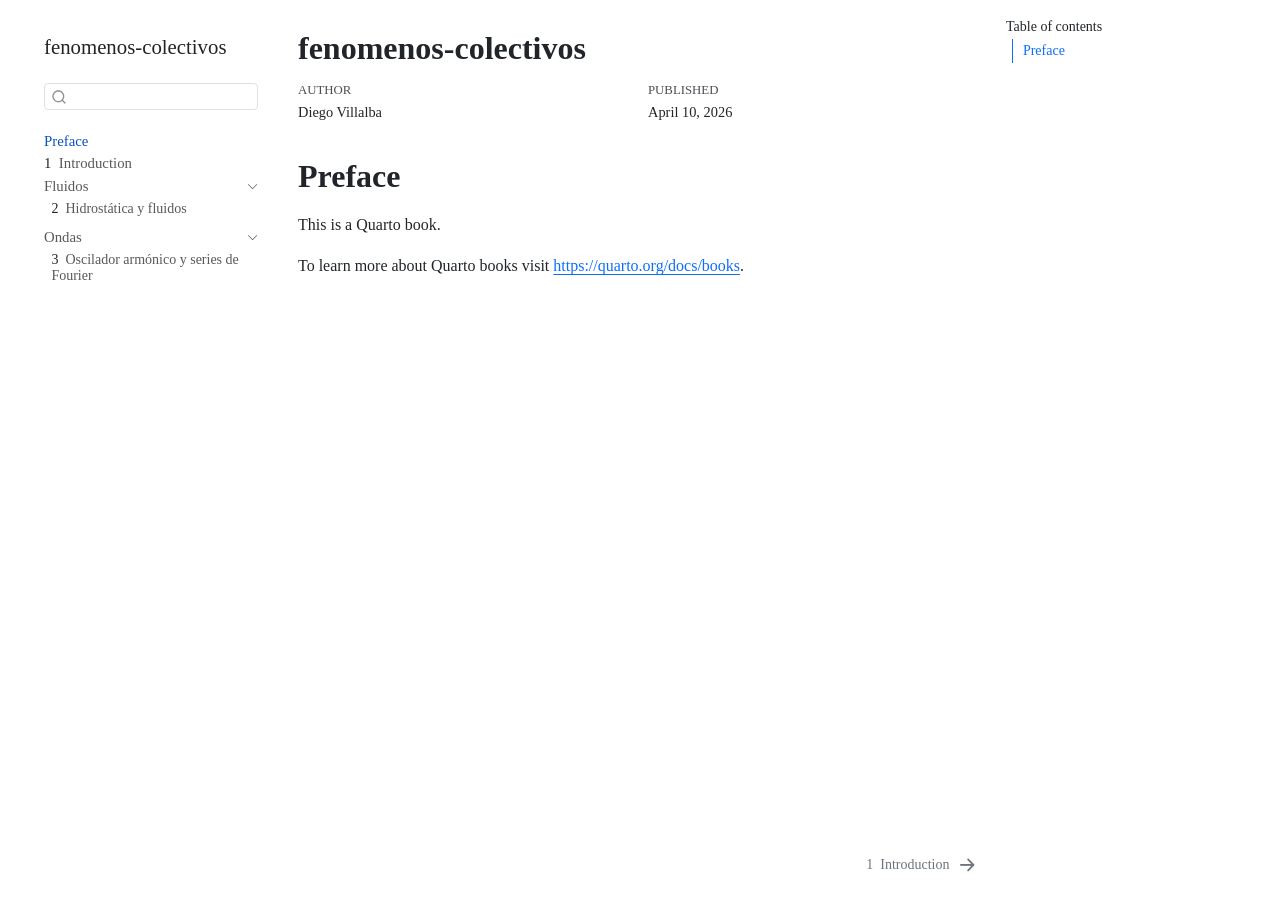
==== docs/index.html @ 645a3cef "feat docs" ====
<!DOCTYPE html>
<html xmlns="http://www.w3.org/1999/xhtml" lang="en" xml:lang="en"><head>

<meta charset="utf-8">
<meta name="generator" content="quarto-1.8.27">

<meta name="viewport" content="width=device-width, initial-scale=1.0, user-scalable=yes">

<meta name="author" content="Diego Villalba">
<meta name="dcterms.date" content="2026-04-10">

<title>fenomenos-colectivos</title>
<style>
code{white-space: pre-wrap;}
span.smallcaps{font-variant: small-caps;}
div.columns{display: flex; gap: min(4vw, 1.5em);}
div.column{flex: auto; overflow-x: auto;}
div.hanging-indent{margin-left: 1.5em; text-indent: -1.5em;}
ul.task-list{list-style: none;}
ul.task-list li input[type="checkbox"] {
  width: 0.8em;
  margin: 0 0.8em 0.2em -1em; /* quarto-specific, see https://github.com/quarto-dev/quarto-cli/issues/4556 */ 
  vertical-align: middle;
}
</style>


<script src="site_libs/quarto-nav/quarto-nav.js"></script>
<script src="site_libs/quarto-nav/headroom.min.js"></script>
<script src="site_libs/clipboard/clipboard.min.js"></script>
<script src="site_libs/quarto-search/autocomplete.umd.js"></script>
<script src="site_libs/quarto-search/fuse.min.js"></script>
<script src="site_libs/quarto-search/quarto-search.js"></script>
<meta name="quarto:offset" content="./">
<link href="./intro.html" rel="next">
<script src="site_libs/quarto-html/quarto.js" type="module"></script>
<script src="site_libs/quarto-html/tabsets/tabsets.js" type="module"></script>
<script src="site_libs/quarto-html/axe/axe-check.js" type="module"></script>
<script src="site_libs/quarto-html/popper.min.js"></script>
<script src="site_libs/quarto-html/tippy.umd.min.js"></script>
<script src="site_libs/quarto-html/anchor.min.js"></script>
<link href="site_libs/quarto-html/tippy.css" rel="stylesheet">
<link href="site_libs/quarto-html/quarto-syntax-highlighting-ed96de9b727972fe78a7b5d16c58bf87.css" rel="stylesheet" id="quarto-text-highlighting-styles">
<script src="site_libs/bootstrap/bootstrap.min.js"></script>
<link href="site_libs/bootstrap/bootstrap-icons.css" rel="stylesheet">
<link href="site_libs/bootstrap/bootstrap-2974b42b1c5dc690001701ab4a322efe.min.css" rel="stylesheet" append-hash="true" id="quarto-bootstrap" data-mode="light">
<script id="quarto-search-options" type="application/json">{
  "location": "sidebar",
  "copy-button": false,
  "collapse-after": 3,
  "panel-placement": "start",
  "type": "textbox",
  "limit": 50,
  "keyboard-shortcut": [
    "f",
    "/",
    "s"
  ],
  "show-item-context": false,
  "language": {
    "search-no-results-text": "No results",
    "search-matching-documents-text": "matching documents",
    "search-copy-link-title": "Copy link to search",
    "search-hide-matches-text": "Hide additional matches",
    "search-more-match-text": "more match in this document",
    "search-more-matches-text": "more matches in this document",
    "search-clear-button-title": "Clear",
    "search-text-placeholder": "",
    "search-detached-cancel-button-title": "Cancel",
    "search-submit-button-title": "Submit",
    "search-label": "Search"
  }
}</script>
<style>html{ scroll-behavior: smooth; }</style>


<link rel="stylesheet" href="visionbook.css">
</head>

<body class="nav-sidebar floating quarto-light">

<div id="quarto-search-results"></div>
  <header id="quarto-header" class="headroom fixed-top">
  <nav class="quarto-secondary-nav">
    <div class="container-fluid d-flex">
      <button type="button" class="quarto-btn-toggle btn" data-bs-toggle="collapse" role="button" data-bs-target=".quarto-sidebar-collapse-item" aria-controls="quarto-sidebar" aria-expanded="false" aria-label="Toggle sidebar navigation" onclick="if (window.quartoToggleHeadroom) { window.quartoToggleHeadroom(); }">
        <i class="bi bi-layout-text-sidebar-reverse"></i>
      </button>
        <nav class="quarto-page-breadcrumbs" aria-label="breadcrumb"><ol class="breadcrumb"><li class="breadcrumb-item"><a href="./index.html">Preface</a></li></ol></nav>
        <a class="flex-grow-1" role="navigation" data-bs-toggle="collapse" data-bs-target=".quarto-sidebar-collapse-item" aria-controls="quarto-sidebar" aria-expanded="false" aria-label="Toggle sidebar navigation" onclick="if (window.quartoToggleHeadroom) { window.quartoToggleHeadroom(); }">      
        </a>
      <button type="button" class="btn quarto-search-button" aria-label="Search" onclick="window.quartoOpenSearch();">
        <i class="bi bi-search"></i>
      </button>
    </div>
  </nav>
</header>
<!-- content -->
<div id="quarto-content" class="quarto-container page-columns page-rows-contents page-layout-article">
<!-- sidebar -->
  <nav id="quarto-sidebar" class="sidebar collapse collapse-horizontal quarto-sidebar-collapse-item sidebar-navigation floating overflow-auto">
    <div class="pt-lg-2 mt-2 text-left sidebar-header">
    <div class="sidebar-title mb-0 py-0">
      <a href="./">fenomenos-colectivos</a> 
    </div>
      </div>
        <div class="mt-2 flex-shrink-0 align-items-center">
        <div class="sidebar-search">
        <div id="quarto-search" class="" title="Search"></div>
        </div>
        </div>
    <div class="sidebar-menu-container"> 
    <ul class="list-unstyled mt-1">
        <li class="sidebar-item">
  <div class="sidebar-item-container"> 
  <a href="./index.html" class="sidebar-item-text sidebar-link active">
 <span class="menu-text">Preface</span></a>
  </div>
</li>
        <li class="sidebar-item">
  <div class="sidebar-item-container"> 
  <a href="./intro.html" class="sidebar-item-text sidebar-link">
 <span class="menu-text"><span class="chapter-number">1</span>&nbsp; <span class="chapter-title">Introduction</span></span></a>
  </div>
</li>
        <li class="sidebar-item sidebar-item-section">
      <div class="sidebar-item-container"> 
            <a class="sidebar-item-text sidebar-link text-start" data-bs-toggle="collapse" data-bs-target="#quarto-sidebar-section-1" role="navigation" aria-expanded="true">
 <span class="menu-text">Fluidos</span></a>
          <a class="sidebar-item-toggle text-start" data-bs-toggle="collapse" data-bs-target="#quarto-sidebar-section-1" role="navigation" aria-expanded="true" aria-label="Toggle section">
            <i class="bi bi-chevron-right ms-2"></i>
          </a> 
      </div>
      <ul id="quarto-sidebar-section-1" class="collapse list-unstyled sidebar-section depth1 show">  
          <li class="sidebar-item">
  <div class="sidebar-item-container"> 
  <a href="./chapters/fluidos/hidrostatica.html" class="sidebar-item-text sidebar-link">
 <span class="menu-text"><span class="chapter-number">2</span>&nbsp; <span class="chapter-title">Hidrostática y fluidos</span></span></a>
  </div>
</li>
      </ul>
  </li>
        <li class="sidebar-item sidebar-item-section">
      <div class="sidebar-item-container"> 
            <a class="sidebar-item-text sidebar-link text-start" data-bs-toggle="collapse" data-bs-target="#quarto-sidebar-section-2" role="navigation" aria-expanded="true">
 <span class="menu-text">Ondas</span></a>
          <a class="sidebar-item-toggle text-start" data-bs-toggle="collapse" data-bs-target="#quarto-sidebar-section-2" role="navigation" aria-expanded="true" aria-label="Toggle section">
            <i class="bi bi-chevron-right ms-2"></i>
          </a> 
      </div>
      <ul id="quarto-sidebar-section-2" class="collapse list-unstyled sidebar-section depth1 show">  
          <li class="sidebar-item">
  <div class="sidebar-item-container"> 
  <a href="./chapters/oscilador_fourier.html" class="sidebar-item-text sidebar-link">
 <span class="menu-text"><span class="chapter-number">3</span>&nbsp; <span class="chapter-title">Oscilador armónico y series de Fourier</span></span></a>
  </div>
</li>
      </ul>
  </li>
    </ul>
    </div>
</nav>
<div id="quarto-sidebar-glass" class="quarto-sidebar-collapse-item" data-bs-toggle="collapse" data-bs-target=".quarto-sidebar-collapse-item"></div>
<!-- margin-sidebar -->
    <div id="quarto-margin-sidebar" class="sidebar margin-sidebar">
        <nav id="TOC" role="doc-toc" class="toc-active">
    <h2 id="toc-title">Table of contents</h2>
   
  <ul>
  <li><a href="#preface" id="toc-preface" class="nav-link active" data-scroll-target="#preface">Preface</a></li>
  </ul>
</nav>
    </div>
<!-- main -->
<main class="content" id="quarto-document-content">

<header id="title-block-header" class="quarto-title-block default">
<div class="quarto-title">
<h1 class="title">fenomenos-colectivos</h1>
</div>



<div class="quarto-title-meta">

    <div>
    <div class="quarto-title-meta-heading">Author</div>
    <div class="quarto-title-meta-contents">
             <p>Diego Villalba </p>
          </div>
  </div>
    
    <div>
    <div class="quarto-title-meta-heading">Published</div>
    <div class="quarto-title-meta-contents">
      <p class="date">April 10, 2026</p>
    </div>
  </div>
  
    
  </div>
  


</header>


<section id="preface" class="level1 unnumbered">
<h1 class="unnumbered">Preface</h1>
<p>This is a Quarto book.</p>
<p>To learn more about Quarto books visit <a href="https://quarto.org/docs/books" class="uri">https://quarto.org/docs/books</a>.</p>


</section>

</main> <!-- /main -->
<script id="quarto-html-after-body" type="application/javascript">
  window.document.addEventListener("DOMContentLoaded", function (event) {
    const icon = "";
    const anchorJS = new window.AnchorJS();
    anchorJS.options = {
      placement: 'right',
      icon: icon
    };
    anchorJS.add('.anchored');
    const isCodeAnnotation = (el) => {
      for (const clz of el.classList) {
        if (clz.startsWith('code-annotation-')) {                     
          return true;
        }
      }
      return false;
    }
    const onCopySuccess = function(e) {
      // button target
      const button = e.trigger;
      // don't keep focus
      button.blur();
      // flash "checked"
      button.classList.add('code-copy-button-checked');
      var currentTitle = button.getAttribute("title");
      button.setAttribute("title", "Copied!");
      let tooltip;
      if (window.bootstrap) {
        button.setAttribute("data-bs-toggle", "tooltip");
        button.setAttribute("data-bs-placement", "left");
        button.setAttribute("data-bs-title", "Copied!");
        tooltip = new bootstrap.Tooltip(button, 
          { trigger: "manual", 
            customClass: "code-copy-button-tooltip",
            offset: [0, -8]});
        tooltip.show();    
      }
      setTimeout(function() {
        if (tooltip) {
          tooltip.hide();
          button.removeAttribute("data-bs-title");
          button.removeAttribute("data-bs-toggle");
          button.removeAttribute("data-bs-placement");
        }
        button.setAttribute("title", currentTitle);
        button.classList.remove('code-copy-button-checked');
      }, 1000);
      // clear code selection
      e.clearSelection();
    }
    const getTextToCopy = function(trigger) {
      const outerScaffold = trigger.parentElement.cloneNode(true);
      const codeEl = outerScaffold.querySelector('code');
      for (const childEl of codeEl.children) {
        if (isCodeAnnotation(childEl)) {
          childEl.remove();
        }
      }
      return codeEl.innerText;
    }
    const clipboard = new window.ClipboardJS('.code-copy-button:not([data-in-quarto-modal])', {
      text: getTextToCopy
    });
    clipboard.on('success', onCopySuccess);
    if (window.document.getElementById('quarto-embedded-source-code-modal')) {
      const clipboardModal = new window.ClipboardJS('.code-copy-button[data-in-quarto-modal]', {
        text: getTextToCopy,
        container: window.document.getElementById('quarto-embedded-source-code-modal')
      });
      clipboardModal.on('success', onCopySuccess);
    }
      var localhostRegex = new RegExp(/^(?:http|https):\/\/localhost\:?[0-9]*\//);
      var mailtoRegex = new RegExp(/^mailto:/);
        var filterRegex = new RegExp('/' + window.location.host + '/');
      var isInternal = (href) => {
          return filterRegex.test(href) || localhostRegex.test(href) || mailtoRegex.test(href);
      }
      // Inspect non-navigation links and adorn them if external
     var links = window.document.querySelectorAll('a[href]:not(.nav-link):not(.navbar-brand):not(.toc-action):not(.sidebar-link):not(.sidebar-item-toggle):not(.pagination-link):not(.no-external):not([aria-hidden]):not(.dropdown-item):not(.quarto-navigation-tool):not(.about-link)');
      for (var i=0; i<links.length; i++) {
        const link = links[i];
        if (!isInternal(link.href)) {
          // undo the damage that might have been done by quarto-nav.js in the case of
          // links that we want to consider external
          if (link.dataset.originalHref !== undefined) {
            link.href = link.dataset.originalHref;
          }
        }
      }
    function tippyHover(el, contentFn, onTriggerFn, onUntriggerFn) {
      const config = {
        allowHTML: true,
        maxWidth: 500,
        delay: 100,
        arrow: false,
        appendTo: function(el) {
            return el.parentElement;
        },
        interactive: true,
        interactiveBorder: 10,
        theme: 'quarto',
        placement: 'bottom-start',
      };
      if (contentFn) {
        config.content = contentFn;
      }
      if (onTriggerFn) {
        config.onTrigger = onTriggerFn;
      }
      if (onUntriggerFn) {
        config.onUntrigger = onUntriggerFn;
      }
      window.tippy(el, config); 
    }
    const noterefs = window.document.querySelectorAll('a[role="doc-noteref"]');
    for (var i=0; i<noterefs.length; i++) {
      const ref = noterefs[i];
      tippyHover(ref, function() {
        // use id or data attribute instead here
        let href = ref.getAttribute('data-footnote-href') || ref.getAttribute('href');
        try { href = new URL(href).hash; } catch {}
        const id = href.replace(/^#\/?/, "");
        const note = window.document.getElementById(id);
        if (note) {
          return note.innerHTML;
        } else {
          return "";
        }
      });
    }
    const xrefs = window.document.querySelectorAll('a.quarto-xref');
    const processXRef = (id, note) => {
      // Strip column container classes
      const stripColumnClz = (el) => {
        el.classList.remove("page-full", "page-columns");
        if (el.children) {
          for (const child of el.children) {
            stripColumnClz(child);
          }
        }
      }
      stripColumnClz(note)
      if (id === null || id.startsWith('sec-')) {
        // Special case sections, only their first couple elements
        const container = document.createElement("div");
        if (note.children && note.children.length > 2) {
          container.appendChild(note.children[0].cloneNode(true));
          for (let i = 1; i < note.children.length; i++) {
            const child = note.children[i];
            if (child.tagName === "P" && child.innerText === "") {
              continue;
            } else {
              container.appendChild(child.cloneNode(true));
              break;
            }
          }
          if (window.Quarto?.typesetMath) {
            window.Quarto.typesetMath(container);
          }
          return container.innerHTML
        } else {
          if (window.Quarto?.typesetMath) {
            window.Quarto.typesetMath(note);
          }
          return note.innerHTML;
        }
      } else {
        // Remove any anchor links if they are present
        const anchorLink = note.querySelector('a.anchorjs-link');
        if (anchorLink) {
          anchorLink.remove();
        }
        if (window.Quarto?.typesetMath) {
          window.Quarto.typesetMath(note);
        }
        if (note.classList.contains("callout")) {
          return note.outerHTML;
        } else {
          return note.innerHTML;
        }
      }
    }
    for (var i=0; i<xrefs.length; i++) {
      const xref = xrefs[i];
      tippyHover(xref, undefined, function(instance) {
        instance.disable();
        let url = xref.getAttribute('href');
        let hash = undefined; 
        if (url.startsWith('#')) {
          hash = url;
        } else {
          try { hash = new URL(url).hash; } catch {}
        }
        if (hash) {
          const id = hash.replace(/^#\/?/, "");
          const note = window.document.getElementById(id);
          if (note !== null) {
            try {
              const html = processXRef(id, note.cloneNode(true));
              instance.setContent(html);
            } finally {
              instance.enable();
              instance.show();
            }
          } else {
            // See if we can fetch this
            fetch(url.split('#')[0])
            .then(res => res.text())
            .then(html => {
              const parser = new DOMParser();
              const htmlDoc = parser.parseFromString(html, "text/html");
              const note = htmlDoc.getElementById(id);
              if (note !== null) {
                const html = processXRef(id, note);
                instance.setContent(html);
              } 
            }).finally(() => {
              instance.enable();
              instance.show();
            });
          }
        } else {
          // See if we can fetch a full url (with no hash to target)
          // This is a special case and we should probably do some content thinning / targeting
          fetch(url)
          .then(res => res.text())
          .then(html => {
            const parser = new DOMParser();
            const htmlDoc = parser.parseFromString(html, "text/html");
            const note = htmlDoc.querySelector('main.content');
            if (note !== null) {
              // This should only happen for chapter cross references
              // (since there is no id in the URL)
              // remove the first header
              if (note.children.length > 0 && note.children[0].tagName === "HEADER") {
                note.children[0].remove();
              }
              const html = processXRef(null, note);
              instance.setContent(html);
            } 
          }).finally(() => {
            instance.enable();
            instance.show();
          });
        }
      }, function(instance) {
      });
    }
        let selectedAnnoteEl;
        const selectorForAnnotation = ( cell, annotation) => {
          let cellAttr = 'data-code-cell="' + cell + '"';
          let lineAttr = 'data-code-annotation="' +  annotation + '"';
          const selector = 'span[' + cellAttr + '][' + lineAttr + ']';
          return selector;
        }
        const selectCodeLines = (annoteEl) => {
          const doc = window.document;
          const targetCell = annoteEl.getAttribute("data-target-cell");
          const targetAnnotation = annoteEl.getAttribute("data-target-annotation");
          const annoteSpan = window.document.querySelector(selectorForAnnotation(targetCell, targetAnnotation));
          const lines = annoteSpan.getAttribute("data-code-lines").split(",");
          const lineIds = lines.map((line) => {
            return targetCell + "-" + line;
          })
          let top = null;
          let height = null;
          let parent = null;
          if (lineIds.length > 0) {
              //compute the position of the single el (top and bottom and make a div)
              const el = window.document.getElementById(lineIds[0]);
              top = el.offsetTop;
              height = el.offsetHeight;
              parent = el.parentElement.parentElement;
            if (lineIds.length > 1) {
              const lastEl = window.document.getElementById(lineIds[lineIds.length - 1]);
              const bottom = lastEl.offsetTop + lastEl.offsetHeight;
              height = bottom - top;
            }
            if (top !== null && height !== null && parent !== null) {
              // cook up a div (if necessary) and position it 
              let div = window.document.getElementById("code-annotation-line-highlight");
              if (div === null) {
                div = window.document.createElement("div");
                div.setAttribute("id", "code-annotation-line-highlight");
                div.style.position = 'absolute';
                parent.appendChild(div);
              }
              div.style.top = top - 2 + "px";
              div.style.height = height + 4 + "px";
              div.style.left = 0;
              let gutterDiv = window.document.getElementById("code-annotation-line-highlight-gutter");
              if (gutterDiv === null) {
                gutterDiv = window.document.createElement("div");
                gutterDiv.setAttribute("id", "code-annotation-line-highlight-gutter");
                gutterDiv.style.position = 'absolute';
                const codeCell = window.document.getElementById(targetCell);
                const gutter = codeCell.querySelector('.code-annotation-gutter');
                gutter.appendChild(gutterDiv);
              }
              gutterDiv.style.top = top - 2 + "px";
              gutterDiv.style.height = height + 4 + "px";
            }
            selectedAnnoteEl = annoteEl;
          }
        };
        const unselectCodeLines = () => {
          const elementsIds = ["code-annotation-line-highlight", "code-annotation-line-highlight-gutter"];
          elementsIds.forEach((elId) => {
            const div = window.document.getElementById(elId);
            if (div) {
              div.remove();
            }
          });
          selectedAnnoteEl = undefined;
        };
          // Handle positioning of the toggle
      window.addEventListener(
        "resize",
        throttle(() => {
          elRect = undefined;
          if (selectedAnnoteEl) {
            selectCodeLines(selectedAnnoteEl);
          }
        }, 10)
      );
      function throttle(fn, ms) {
      let throttle = false;
      let timer;
        return (...args) => {
          if(!throttle) { // first call gets through
              fn.apply(this, args);
              throttle = true;
          } else { // all the others get throttled
              if(timer) clearTimeout(timer); // cancel #2
              timer = setTimeout(() => {
                fn.apply(this, args);
                timer = throttle = false;
              }, ms);
          }
        };
      }
        // Attach click handler to the DT
        const annoteDls = window.document.querySelectorAll('dt[data-target-cell]');
        for (const annoteDlNode of annoteDls) {
          annoteDlNode.addEventListener('click', (event) => {
            const clickedEl = event.target;
            if (clickedEl !== selectedAnnoteEl) {
              unselectCodeLines();
              const activeEl = window.document.querySelector('dt[data-target-cell].code-annotation-active');
              if (activeEl) {
                activeEl.classList.remove('code-annotation-active');
              }
              selectCodeLines(clickedEl);
              clickedEl.classList.add('code-annotation-active');
            } else {
              // Unselect the line
              unselectCodeLines();
              clickedEl.classList.remove('code-annotation-active');
            }
          });
        }
    const findCites = (el) => {
      const parentEl = el.parentElement;
      if (parentEl) {
        const cites = parentEl.dataset.cites;
        if (cites) {
          return {
            el,
            cites: cites.split(' ')
          };
        } else {
          return findCites(el.parentElement)
        }
      } else {
        return undefined;
      }
    };
    var bibliorefs = window.document.querySelectorAll('a[role="doc-biblioref"]');
    for (var i=0; i<bibliorefs.length; i++) {
      const ref = bibliorefs[i];
      const citeInfo = findCites(ref);
      if (citeInfo) {
        tippyHover(citeInfo.el, function() {
          var popup = window.document.createElement('div');
          citeInfo.cites.forEach(function(cite) {
            var citeDiv = window.document.createElement('div');
            citeDiv.classList.add('hanging-indent');
            citeDiv.classList.add('csl-entry');
            var biblioDiv = window.document.getElementById('ref-' + cite);
            if (biblioDiv) {
              citeDiv.innerHTML = biblioDiv.innerHTML;
            }
            popup.appendChild(citeDiv);
          });
          return popup.innerHTML;
        });
      }
    }
  });
  </script>
<nav class="page-navigation">
  <div class="nav-page nav-page-previous">
  </div>
  <div class="nav-page nav-page-next">
      <a href="./intro.html" class="pagination-link" aria-label="Introduction">
        <span class="nav-page-text"><span class="chapter-number">1</span>&nbsp; <span class="chapter-title">Introduction</span></span> <i class="bi bi-arrow-right-short"></i>
      </a>
  </div>
</nav>
</div> <!-- /content -->




<script src="site_libs/quarto-html/zenscroll-min.js"></script>
</body></html>
---- docs/site_libs/quarto-html/tippy.css ----
.tippy-box[data-animation=fade][data-state=hidden]{opacity:0}[data-tippy-root]{max-width:calc(100vw - 10px)}.tippy-box{position:relative;background-color:#333;color:#fff;border-radius:4px;font-size:14px;line-height:1.4;white-space:normal;outline:0;transition-property:transform,visibility,opacity}.tippy-box[data-placement^=top]>.tippy-arrow{bottom:0}.tippy-box[data-placement^=top]>.tippy-arrow:before{bottom:-7px;left:0;border-width:8px 8px 0;border-top-color:initial;transform-origin:center top}.tippy-box[data-placement^=bottom]>.tippy-arrow{top:0}.tippy-box[data-placement^=bottom]>.tippy-arrow:before{top:-7px;left:0;border-width:0 8px 8px;border-bottom-color:initial;transform-origin:center bottom}.tippy-box[data-placement^=left]>.tippy-arrow{right:0}.tippy-box[data-placement^=left]>.tippy-arrow:before{border-width:8px 0 8px 8px;border-left-color:initial;right:-7px;transform-origin:center left}.tippy-box[data-placement^=right]>.tippy-arrow{left:0}.tippy-box[data-placement^=right]>.tippy-arrow:before{left:-7px;border-width:8px 8px 8px 0;border-right-color:initial;transform-origin:center right}.tippy-box[data-inertia][data-state=visible]{transition-timing-function:cubic-bezier(.54,1.5,.38,1.11)}.tippy-arrow{width:16px;height:16px;color:#333}.tippy-arrow:before{content:"";position:absolute;border-color:transparent;border-style:solid}.tippy-content{position:relative;padding:5px 9px;z-index:1}
---- docs/site_libs/quarto-html/quarto-syntax-highlighting-ed96de9b727972fe78a7b5d16c58bf87.css ----
/* quarto syntax highlight colors */
:root {
  --quarto-hl-ot-color: #003B4F;
  --quarto-hl-at-color: #657422;
  --quarto-hl-ss-color: #20794D;
  --quarto-hl-an-color: #5E5E5E;
  --quarto-hl-fu-color: #4758AB;
  --quarto-hl-st-color: #20794D;
  --quarto-hl-cf-color: #003B4F;
  --quarto-hl-op-color: #5E5E5E;
  --quarto-hl-er-color: #AD0000;
  --quarto-hl-bn-color: #AD0000;
  --quarto-hl-al-color: #AD0000;
  --quarto-hl-va-color: #111111;
  --quarto-hl-bu-color: inherit;
  --quarto-hl-ex-color: inherit;
  --quarto-hl-pp-color: #AD0000;
  --quarto-hl-in-color: #5E5E5E;
  --quarto-hl-vs-color: #20794D;
  --quarto-hl-wa-color: #5E5E5E;
  --quarto-hl-do-color: #5E5E5E;
  --quarto-hl-im-color: #00769E;
  --quarto-hl-ch-color: #20794D;
  --quarto-hl-dt-color: #AD0000;
  --quarto-hl-fl-color: #AD0000;
  --quarto-hl-co-color: #5E5E5E;
  --quarto-hl-cv-color: #5E5E5E;
  --quarto-hl-cn-color: #8f5902;
  --quarto-hl-sc-color: #5E5E5E;
  --quarto-hl-dv-color: #AD0000;
  --quarto-hl-kw-color: #003B4F;
}

/* other quarto variables */
:root {
  --quarto-font-monospace: SFMono-Regular, Menlo, Monaco, Consolas, "Liberation Mono", "Courier New", monospace;
}

/* syntax highlight based on Pandoc's rules */
pre > code.sourceCode > span {
  color: #003B4F;
}

code.sourceCode > span {
  color: #003B4F;
}

div.sourceCode,
div.sourceCode pre.sourceCode {
  color: #003B4F;
}

/* Normal */
code span {
  color: #003B4F;
}

/* Alert */
code span.al {
  color: #AD0000;
  font-style: inherit;
}

/* Annotation */
code span.an {
  color: #5E5E5E;
  font-style: inherit;
}

/* Attribute */
code span.at {
  color: #657422;
  font-style: inherit;
}

/* BaseN */
code span.bn {
  color: #AD0000;
  font-style: inherit;
}

/* BuiltIn */
code span.bu {
  font-style: inherit;
}

/* ControlFlow */
code span.cf {
  color: #003B4F;
  font-weight: bold;
  font-style: inherit;
}

/* Char */
code span.ch {
  color: #20794D;
  font-style: inherit;
}

/* Constant */
code span.cn {
  color: #8f5902;
  font-style: inherit;
}

/* Comment */
code span.co {
  color: #5E5E5E;
  font-style: inherit;
}

/* CommentVar */
code span.cv {
  color: #5E5E5E;
  font-style: italic;
}

/* Documentation */
code span.do {
  color: #5E5E5E;
  font-style: italic;
}

/* DataType */
code span.dt {
  color: #AD0000;
  font-style: inherit;
}

/* DecVal */
code span.dv {
  color: #AD0000;
  font-style: inherit;
}

/* Error */
code span.er {
  color: #AD0000;
  font-style: inherit;
}

/* Extension */
code span.ex {
  font-style: inherit;
}

/* Float */
code span.fl {
  color: #AD0000;
  font-style: inherit;
}

/* Function */
code span.fu {
  color: #4758AB;
  font-style: inherit;
}

/* Import */
code span.im {
  color: #00769E;
  font-style: inherit;
}

/* Information */
code span.in {
  color: #5E5E5E;
  font-style: inherit;
}

/* Keyword */
code span.kw {
  color: #003B4F;
  font-weight: bold;
  font-style: inherit;
}

/* Operator */
code span.op {
  color: #5E5E5E;
  font-style: inherit;
}

/* Other */
code span.ot {
  color: #003B4F;
  font-style: inherit;
}

/* Preprocessor */
code span.pp {
  color: #AD0000;
  font-style: inherit;
}

/* SpecialChar */
code span.sc {
  color: #5E5E5E;
  font-style: inherit;
}

/* SpecialString */
code span.ss {
  color: #20794D;
  font-style: inherit;
}

/* String */
code span.st {
  color: #20794D;
  font-style: inherit;
}

/* Variable */
code span.va {
  color: #111111;
  font-style: inherit;
}

/* VerbatimString */
code span.vs {
  color: #20794D;
  font-style: inherit;
}

/* Warning */
code span.wa {
  color: #5E5E5E;
  font-style: italic;
}

.prevent-inlining {
  content: "</";
}

/*# sourceMappingURL=0920dd6d7437995b8cdf7429764427b1.css.map */
---- docs/visionbook.css ----
/* Hide h2 tag under the quarto-other-links class */
.quarto-other-links h2 {
  display: none;
}

.colab{
  align-items: center;
  gap: 0.5em;
  padding: 0.4em 0.8em;
  background-color: #f9f9f9;
  border: 1px solid #ccc;
  border-radius: 4px;
  text-decoration: none;
  text-align: center;
  /* font-weight: bold; */
  /* color: #333; */
  cursor: pointer;
  transition: background-color 0.2s ease;
}

.column-margin.colab:hover {
  background-color: #eee;
}

/* Add the Colab badge via a pseudo-element */
.colab::before {
  content: "";
  display: inline-block;
  background: url("https://colab.research.google.com/assets/colab-badge.svg") no-repeat center;
  background-size: contain;
  width: 100%;   /* Use a fixed width */
  height: 1.5em;
  margin-right: 0.5em;
}

.margin-note {
    margin-right: calc(var(--margin-width, 2em) + 50px + 20px); /* Adds extra spacing */
}

.marginnote {
    margin-right: calc(var(--margin-width, 2em) + 50px + 20px);
}

.quarto-float-caption-margin.quarto-float-caption {
        color: black !important;
      }
      
/* Neuron colors */
.gray_neuron {
  color: rgb(179, 179, 179); /* 0.7 * 255 = 179 */
}

/* Transformer colors */
.param_color {
  color: rgb(210, 234, 247); /* 0.82352941 * 255 = 210 */
}
.data_color {
  color: rgb(245, 220, 218); /* 0.96078431 * 255 = 245 */
}
.param_color_dark {
  color: rgb(
    51,
    153,
    255
  ); /* 0.2 * 255 = 51, 0.6 * 255 = 153, 1.0 * 255 = 255 */
}
.data_color_dark {
  color: rgb(
    255,
    102,
    97
  ); /* 1.0 * 255 = 255, 0.4 * 255 = 102, 0.38 * 255 = 97 */
}

.param_color_light {
  color: rgb(
    179,
    230,
    255
  ); /* 0.7 * 255 = 179, 0.9 * 255 = 230, 1.0 * 255 = 255 */
}

/* Zero color */
.zero_color {
  color: rgb(77, 77, 77); /* 0.3 * 255 = 77 */
}

/* Computation graph colors */
.comp_graph_param_bcolor {
  background-color: rgb(
    77,
    179,
    255
  ); /* 0.3 * 255 = 77, 0.7 * 255 = 179, 1.0 * 255 = 255 */
}
.comp_graph_node_bcolor {
  background-color: rgb(
    242,
    214,
    158
  ); /* 0.95 * 255 = 242, 0.84 * 255 = 214, 0.62 * 255 = 158 */
}
.comp_graph_loss_node_bcolor {
  background-color: rgb(
    237,
    110,
    87
  ); /* 0.93 * 255 = 237, 0.43 * 255 = 110, 0.34 * 255 = 87 */
}
.comp_graph_data_bcolor {
  background-color: rgb(255, 255, 255); /* 1.0 * 255 = 255 */
}
.comp_graph_param_grad_bcolor {
  background-color: rgb(
    247,
    224,
    89
  ); /* 0.97 * 255 = 247, 0.88 * 255 = 224, 0.35 * 255 = 89 */
}

/* Shared term colors */
.shared_term_color {
  color: rgb(230, 230, 230); /* 0.9 * 255 = 230 */
}

/* Forward and backward propagation colors */
.forwardpropcolor {
  color: rgb(51, 230, 51); /* 0.2 * 255 = 51, 0.9 * 255 = 230 */
}
.backwardpropcolor {
  color: rgb(230, 51, 51); /* 0.9 * 255 = 230, 0.2 * 255 = 51 */
}
.backwardpropcolor_params {
  color: rgb(
    247,
    224,
    89
  ); /* 0.97 * 255 = 247, 0.88 * 255 = 224, 0.35 * 255 = 89 */
}

/* Query, key, and value colors */
.query_color {
  color: rgb(
    240,
    186,
    63
  ); /* 0.94 * 255 = 240, 0.73 * 255 = 186, 0.247 * 255 = 63 */
}
.key_color {
  color: rgb(
    186,
    58,
    121
  ); /* 0.73 * 255 = 186, 0.23 * 255 = 58, 0.474 * 255 = 121 */
}
.value_color {
  color: rgb(
    74,
    165,
    157
  ); /* 0.29 * 255 = 74, 0.647 * 255 = 165, 0.615 * 255 = 157 */
}

/* Bright versions of query, key, and value colors */
.query_color_bright {
  color: rgb(
    26,
    237,
    114
  ); /* 0.1 * 255 = 26, 0.93 * 255 = 237, 0.447 * 255 = 114 */
}
.key_color_bright {
  color: rgb(
    237,
    110,
    172
  ); /* 0.93 * 255 = 237, 0.43 * 255 = 110, 0.674 * 255 = 172 */
}
.value_color_bright {
  color: rgb(
    124,
    216,
    208
  ); /* 0.49 * 255 = 124, 0.847 * 255 = 216, 0.815 * 255 = 208 */
}

/* Cross attention color */
.cross_attn_color {
  color: rgb(168, 168, 168); /* 0.66 * 255 = 168 */
}

.color-pretrained { color: rgb(0, 204, 51); }  /* pretrained_color */
.color-adapted { color: rgb(204, 0, 51); }     /* adapted_color */
.color-both { color: rgb(25, 25, 204); }       /* both_color */
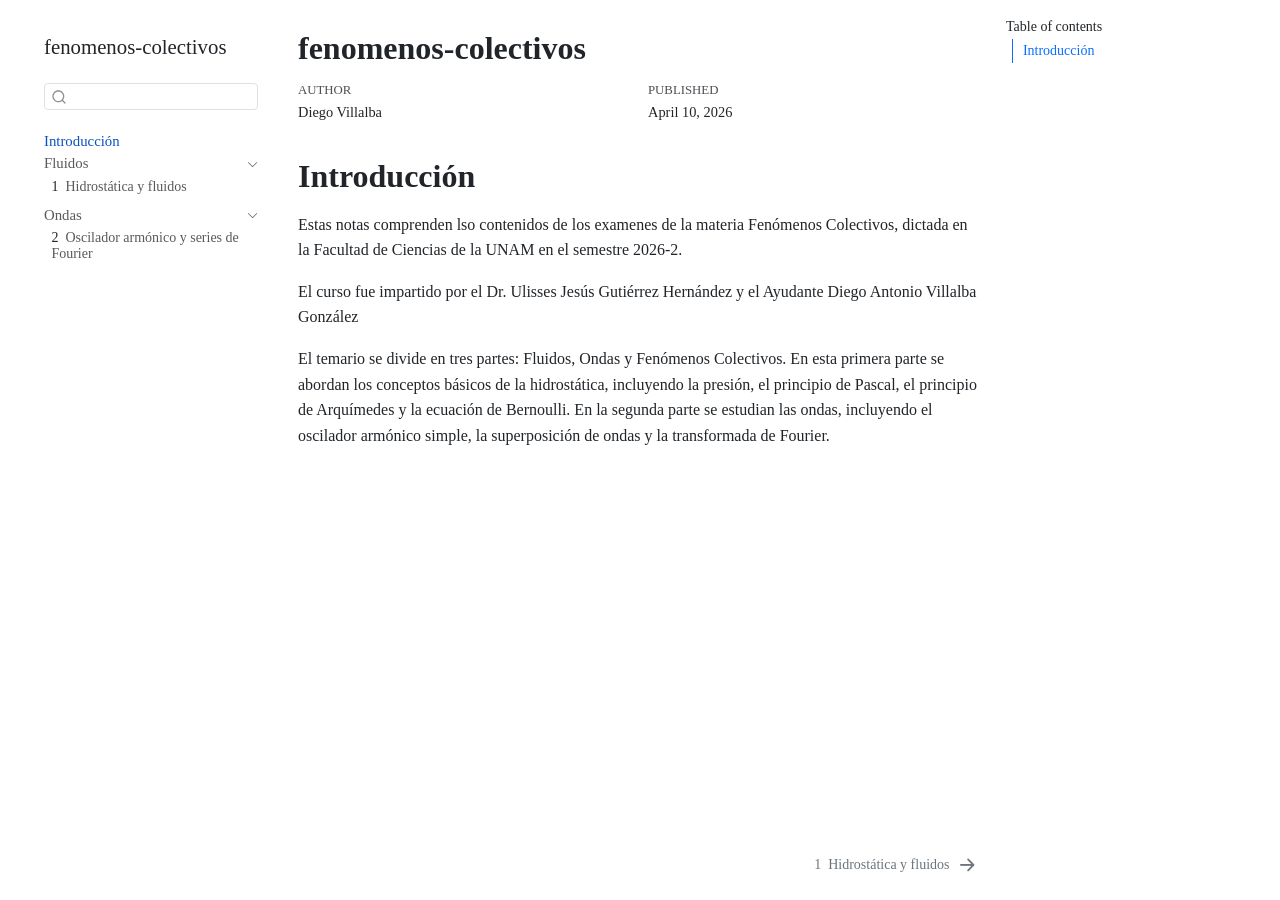
==== commit 77c747b9: "feat updated" ====
--- a/docs/index.html
+++ b/docs/index.html
@@ -32,7 +32,7 @@
 <script src="site_libs/quarto-search/fuse.min.js"></script>
 <script src="site_libs/quarto-search/quarto-search.js"></script>
 <meta name="quarto:offset" content="./">
-<link href="./intro.html" rel="next">
+<link href="./chapters/fluidos/hidrostatica.html" rel="next">
 <script src="site_libs/quarto-html/quarto.js" type="module"></script>
 <script src="site_libs/quarto-html/tabsets/tabsets.js" type="module"></script>
 <script src="site_libs/quarto-html/axe/axe-check.js" type="module"></script>
@@ -86,7 +86,7 @@
       <button type="button" class="quarto-btn-toggle btn" data-bs-toggle="collapse" role="button" data-bs-target=".quarto-sidebar-collapse-item" aria-controls="quarto-sidebar" aria-expanded="false" aria-label="Toggle sidebar navigation" onclick="if (window.quartoToggleHeadroom) { window.quartoToggleHeadroom(); }">
         <i class="bi bi-layout-text-sidebar-reverse"></i>
       </button>
-        <nav class="quarto-page-breadcrumbs" aria-label="breadcrumb"><ol class="breadcrumb"><li class="breadcrumb-item"><a href="./index.html">Preface</a></li></ol></nav>
+        <nav class="quarto-page-breadcrumbs" aria-label="breadcrumb"><ol class="breadcrumb"><li class="breadcrumb-item"><a href="./index.html">Introducción</a></li></ol></nav>
         <a class="flex-grow-1" role="navigation" data-bs-toggle="collapse" data-bs-target=".quarto-sidebar-collapse-item" aria-controls="quarto-sidebar" aria-expanded="false" aria-label="Toggle sidebar navigation" onclick="if (window.quartoToggleHeadroom) { window.quartoToggleHeadroom(); }">      
         </a>
       <button type="button" class="btn quarto-search-button" aria-label="Search" onclick="window.quartoOpenSearch();">
@@ -114,13 +114,7 @@
         <li class="sidebar-item">
   <div class="sidebar-item-container"> 
   <a href="./index.html" class="sidebar-item-text sidebar-link active">
- <span class="menu-text">Preface</span></a>
-  </div>
-</li>
-        <li class="sidebar-item">
-  <div class="sidebar-item-container"> 
-  <a href="./intro.html" class="sidebar-item-text sidebar-link">
- <span class="menu-text"><span class="chapter-number">1</span>&nbsp; <span class="chapter-title">Introduction</span></span></a>
+ <span class="menu-text">Introducción</span></a>
   </div>
 </li>
         <li class="sidebar-item sidebar-item-section">
@@ -135,7 +129,7 @@
           <li class="sidebar-item">
   <div class="sidebar-item-container"> 
   <a href="./chapters/fluidos/hidrostatica.html" class="sidebar-item-text sidebar-link">
- <span class="menu-text"><span class="chapter-number">2</span>&nbsp; <span class="chapter-title">Hidrostática y fluidos</span></span></a>
+ <span class="menu-text"><span class="chapter-number">1</span>&nbsp; <span class="chapter-title">Hidrostática y fluidos</span></span></a>
   </div>
 </li>
       </ul>
@@ -152,7 +146,7 @@
           <li class="sidebar-item">
   <div class="sidebar-item-container"> 
   <a href="./chapters/oscilador_fourier.html" class="sidebar-item-text sidebar-link">
- <span class="menu-text"><span class="chapter-number">3</span>&nbsp; <span class="chapter-title">Oscilador armónico y series de Fourier</span></span></a>
+ <span class="menu-text"><span class="chapter-number">2</span>&nbsp; <span class="chapter-title">Oscilador armónico y series de Fourier</span></span></a>
   </div>
 </li>
       </ul>
@@ -167,7 +161,7 @@
     <h2 id="toc-title">Table of contents</h2>
    
   <ul>
-  <li><a href="#preface" id="toc-preface" class="nav-link active" data-scroll-target="#preface">Preface</a></li>
+  <li><a href="#introducción" id="toc-introducción" class="nav-link active" data-scroll-target="#introducción">Introducción</a></li>
   </ul>
 </nav>
     </div>
@@ -205,10 +199,11 @@
 </header>
 
 
-<section id="preface" class="level1 unnumbered">
-<h1 class="unnumbered">Preface</h1>
-<p>This is a Quarto book.</p>
-<p>To learn more about Quarto books visit <a href="https://quarto.org/docs/books" class="uri">https://quarto.org/docs/books</a>.</p>
+<section id="introducción" class="level1 unnumbered">
+<h1 class="unnumbered">Introducción</h1>
+<p>Estas notas comprenden lso contenidos de los examenes de la materia Fenómenos Colectivos, dictada en la Facultad de Ciencias de la UNAM en el semestre 2026-2.</p>
+<p>El curso fue impartido por el Dr.&nbsp;Ulisses Jesús Gutiérrez Hernández y el Ayudante Diego Antonio Villalba González</p>
+<p>El temario se divide en tres partes: Fluidos, Ondas y Fenómenos Colectivos. En esta primera parte se abordan los conceptos básicos de la hidrostática, incluyendo la presión, el principio de Pascal, el principio de Arquímedes y la ecuación de Bernoulli. En la segunda parte se estudian las ondas, incluyendo el oscilador armónico simple, la superposición de ondas y la transformada de Fourier.</p>
 
 
 </section>
@@ -618,8 +613,8 @@
   <div class="nav-page nav-page-previous">
   </div>
   <div class="nav-page nav-page-next">
-      <a href="./intro.html" class="pagination-link" aria-label="Introduction">
-        <span class="nav-page-text"><span class="chapter-number">1</span>&nbsp; <span class="chapter-title">Introduction</span></span> <i class="bi bi-arrow-right-short"></i>
+      <a href="./chapters/fluidos/hidrostatica.html" class="pagination-link" aria-label="Hidrostática y fluidos">
+        <span class="nav-page-text"><span class="chapter-number">1</span>&nbsp; <span class="chapter-title">Hidrostática y fluidos</span></span> <i class="bi bi-arrow-right-short"></i>
       </a>
   </div>
 </nav>
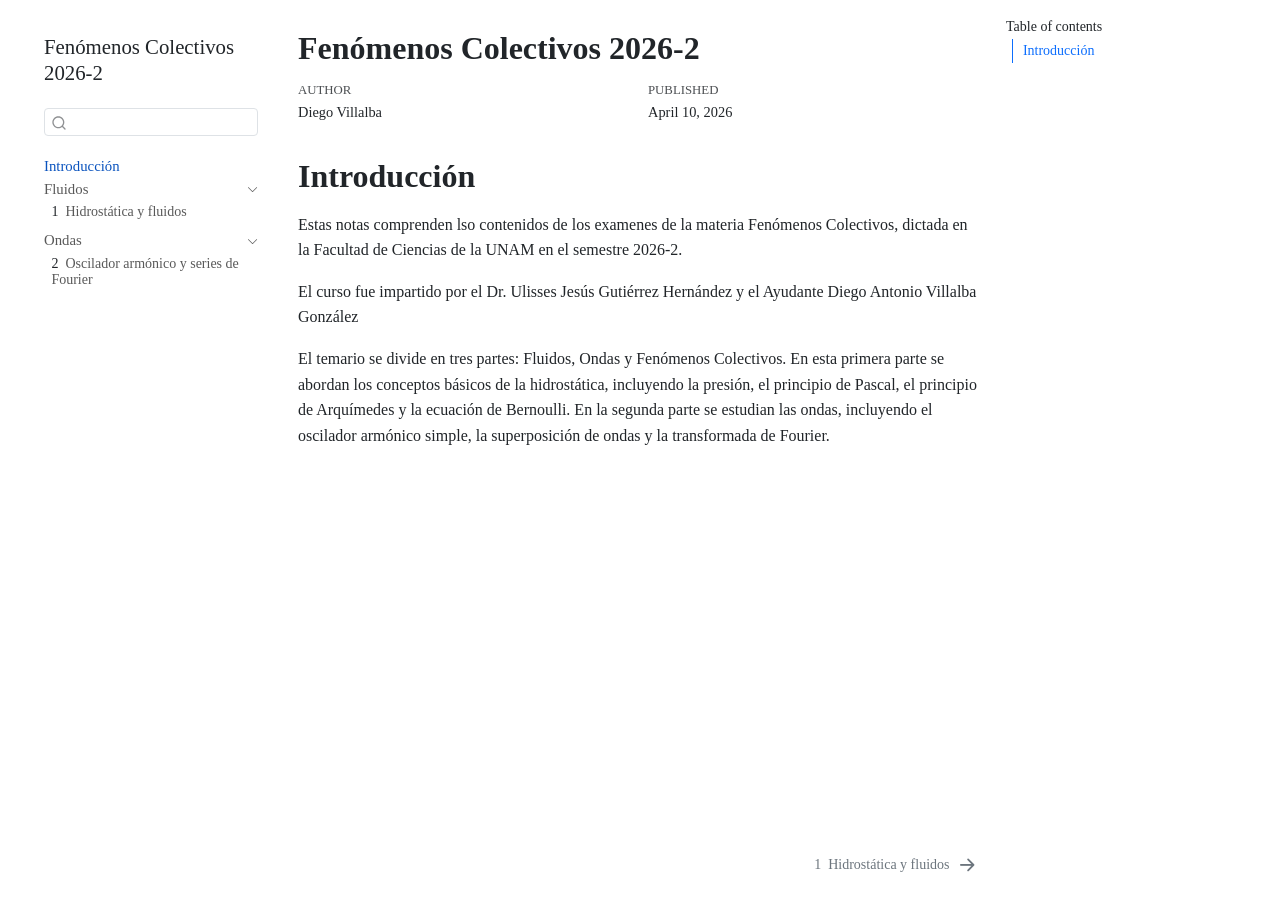
==== commit 24afa50c: "Oscilador Fixed" ====
--- a/docs/index.html
+++ b/docs/index.html
@@ -9,7 +9,7 @@
 <meta name="author" content="Diego Villalba">
 <meta name="dcterms.date" content="2026-04-10">
 
-<title>fenomenos-colectivos</title>
+<title>Fenómenos Colectivos 2026-2</title>
 <style>
 code{white-space: pre-wrap;}
 span.smallcaps{font-variant: small-caps;}
@@ -101,7 +101,7 @@
   <nav id="quarto-sidebar" class="sidebar collapse collapse-horizontal quarto-sidebar-collapse-item sidebar-navigation floating overflow-auto">
     <div class="pt-lg-2 mt-2 text-left sidebar-header">
     <div class="sidebar-title mb-0 py-0">
-      <a href="./">fenomenos-colectivos</a> 
+      <a href="./">Fenómenos Colectivos 2026-2</a> 
     </div>
       </div>
         <div class="mt-2 flex-shrink-0 align-items-center">
@@ -170,7 +170,7 @@
 
 <header id="title-block-header" class="quarto-title-block default">
 <div class="quarto-title">
-<h1 class="title">fenomenos-colectivos</h1>
+<h1 class="title">Fenómenos Colectivos 2026-2</h1>
 </div>
 
 
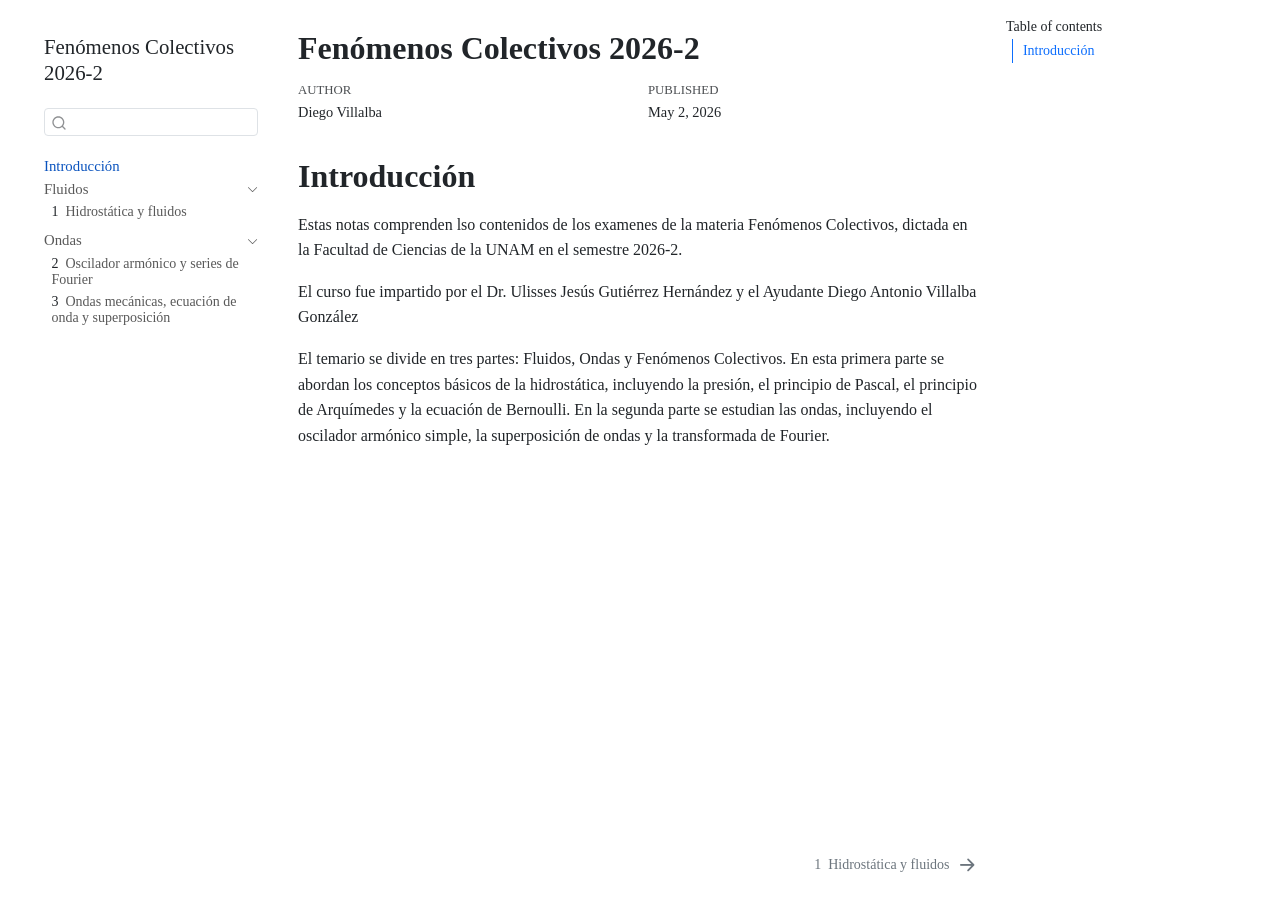
==== commit 8692b6fa: "FEAT: tHIRD EXAM" ====
--- a/docs/index.html
+++ b/docs/index.html
@@ -7,7 +7,7 @@
 <meta name="viewport" content="width=device-width, initial-scale=1.0, user-scalable=yes">
 
 <meta name="author" content="Diego Villalba">
-<meta name="dcterms.date" content="2026-04-10">
+<meta name="dcterms.date" content="2026-05-02">
 
 <title>Fenómenos Colectivos 2026-2</title>
 <style>
@@ -149,6 +149,12 @@
  <span class="menu-text"><span class="chapter-number">2</span>&nbsp; <span class="chapter-title">Oscilador armónico y series de Fourier</span></span></a>
   </div>
 </li>
+          <li class="sidebar-item">
+  <div class="sidebar-item-container"> 
+  <a href="./chapters/ondas_ecuacion_y_superposicion.html" class="sidebar-item-text sidebar-link">
+ <span class="menu-text"><span class="chapter-number">3</span>&nbsp; <span class="chapter-title">Ondas mecánicas, ecuación de onda y superposición</span></span></a>
+  </div>
+</li>
       </ul>
   </li>
     </ul>
@@ -187,7 +193,7 @@
     <div>
     <div class="quarto-title-meta-heading">Published</div>
     <div class="quarto-title-meta-contents">
-      <p class="date">April 10, 2026</p>
+      <p class="date">May 2, 2026</p>
     </div>
   </div>
   
